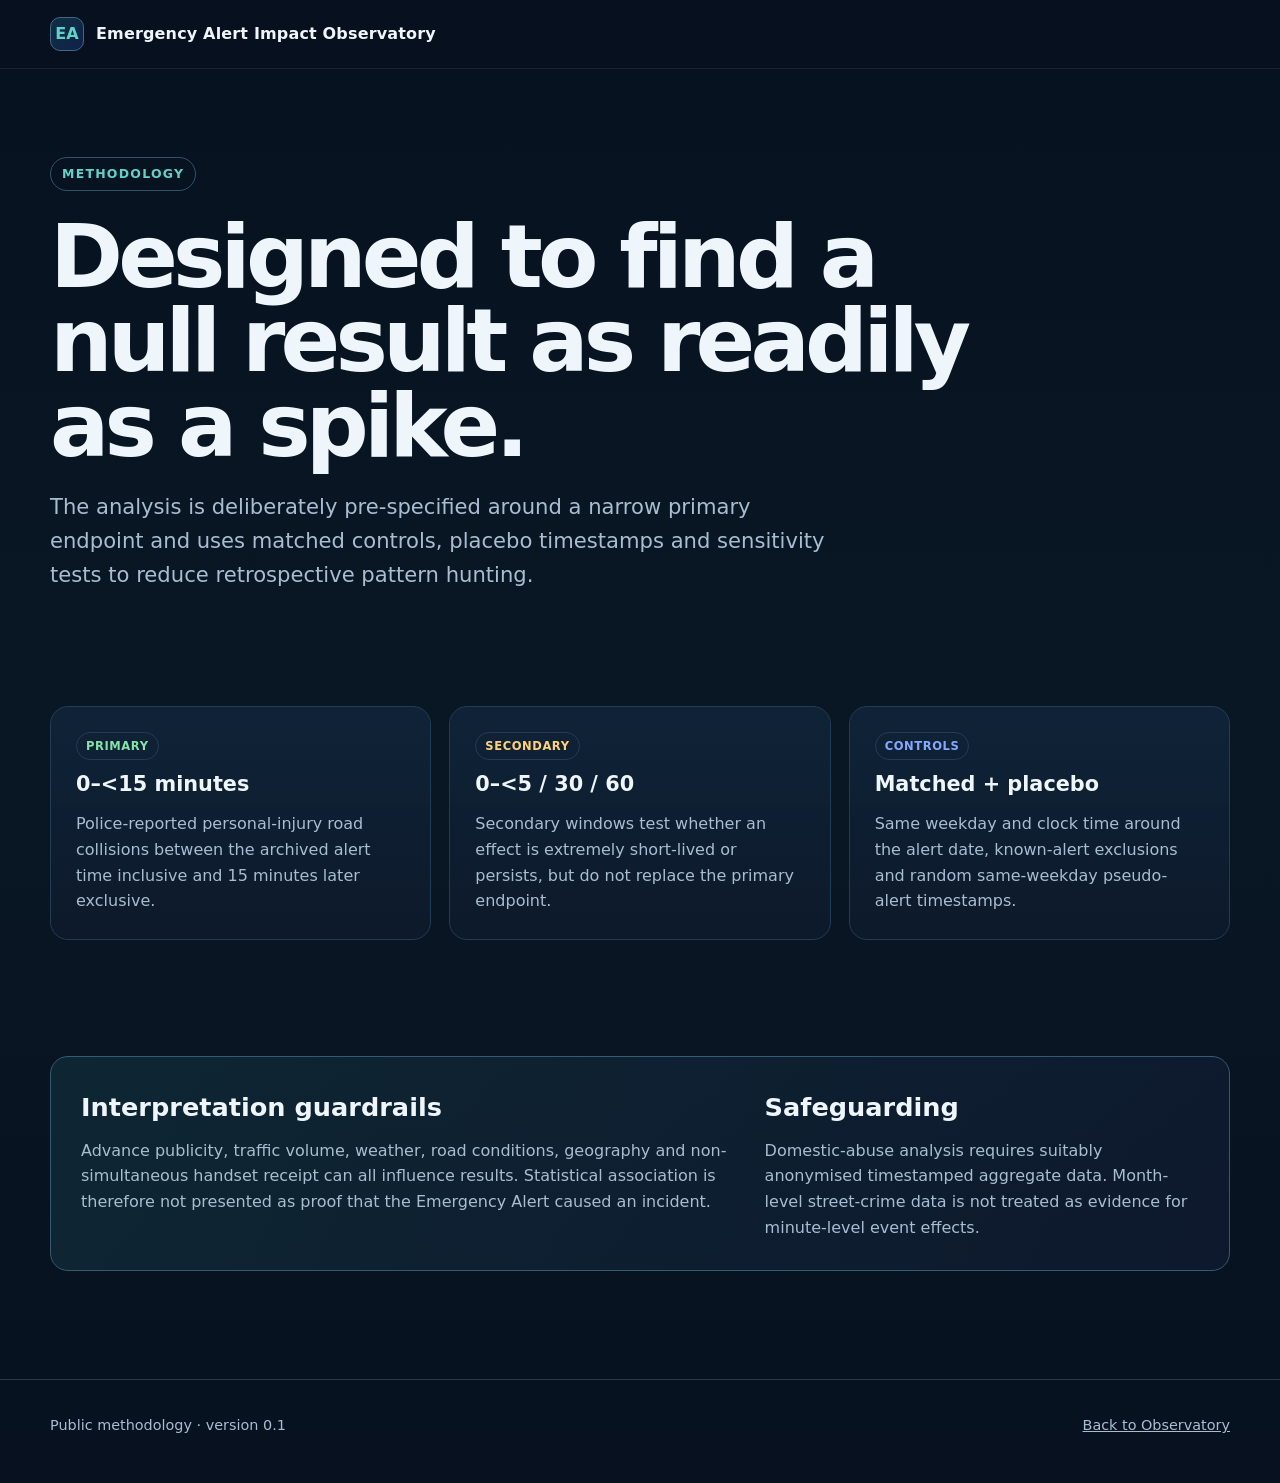
==== methodology.html @ 6ff9e8d1 "Add public methodology page" ====
<!doctype html><html lang="en-GB"><head><meta charset="utf-8"><meta name="viewport" content="width=device-width,initial-scale=1"><title>Methodology · Emergency Alert Impact Observatory</title><link rel="stylesheet" href="assets/styles.css"></head><body><header class="site-header"><div class="wrap nav"><a class="brand" href="./"><span class="mark">EA</span><span>Emergency Alert Impact Observatory</span></a></div></header><main><section class="hero"><div class="wrap"><span class="eyebrow">Methodology</span><h1>Designed to find a null result as readily as a spike.</h1><p>The analysis is deliberately pre-specified around a narrow primary endpoint and uses matched controls, placebo timestamps and sensitivity tests to reduce retrospective pattern hunting.</p></div></section><section><div class="wrap"><div class="grid"><article class="card"><span class="badge good">Primary</span><h3>0–&lt;15 minutes</h3><p>Police-reported personal-injury road collisions between the archived alert time inclusive and 15 minutes later exclusive.</p></article><article class="card"><span class="badge watch">Secondary</span><h3>0–&lt;5 / 30 / 60</h3><p>Secondary windows test whether an effect is extremely short-lived or persists, but do not replace the primary endpoint.</p></article><article class="card"><span class="badge wait">Controls</span><h3>Matched + placebo</h3><p>Same weekday and clock time around the alert date, known-alert exclusions and random same-weekday pseudo-alert timestamps.</p></article></div></div></section><section><div class="wrap"><div class="callout"><div><h3>Interpretation guardrails</h3><p>Advance publicity, traffic volume, weather, road conditions, geography and non-simultaneous handset receipt can all influence results. Statistical association is therefore not presented as proof that the Emergency Alert caused an incident.</p></div><div><h3>Safeguarding</h3><p>Domestic-abuse analysis requires suitably anonymised timestamped aggregate data. Month-level street-crime data is not treated as evidence for minute-level event effects.</p></div></div></div></section></main><footer><div class="wrap footer-grid"><div>Public methodology · version 0.1</div><a href="./">Back to Observatory</a></div></footer></body></html>
---- assets/styles.css ----
:root{--bg:#07111f;--panel:#0d1a2b;--panel2:#10243a;--text:#eef5fb;--muted:#a9bdd0;--line:#223c55;--accent:#5dd4c8;--accent2:#84a9ff;--warn:#ffd27a;--good:#86e2a7;--max:1180px;--radius:18px}*{box-sizing:border-box}html{scroll-behavior:smooth}body{margin:0;background:linear-gradient(180deg,#07111f 0%,#091725 48%,#07111f 100%);color:var(--text);font:16px/1.6 system-ui,-apple-system,Segoe UI,Roboto,Arial,sans-serif}a{color:inherit}.wrap{width:min(var(--max),calc(100% - 36px));margin:auto}.site-header{position:sticky;top:0;z-index:20;background:rgba(7,17,31,.88);backdrop-filter:blur(14px);border-bottom:1px solid rgba(255,255,255,.08)}.nav{min-height:68px;display:flex;align-items:center;justify-content:space-between;gap:24px}.brand{display:flex;align-items:center;gap:12px;text-decoration:none;font-weight:800;letter-spacing:.01em}.mark{width:34px;height:34px;border-radius:10px;border:1px solid #3d6b85;display:grid;place-items:center;background:linear-gradient(135deg,#0e3042,#11214a);color:var(--accent)}.nav-links{display:flex;gap:22px}.nav-links a{text-decoration:none;color:var(--muted);font-size:.94rem}.nav-links a:hover{color:var(--text)}.hero{padding:88px 0 56px}.eyebrow{display:inline-flex;gap:8px;align-items:center;border:1px solid #315269;border-radius:999px;padding:6px 11px;color:var(--accent);font-size:.78rem;font-weight:800;text-transform:uppercase;letter-spacing:.1em}.hero h1{font-size:clamp(2.6rem,7vw,5.5rem);line-height:.96;letter-spacing:-.055em;margin:24px 0 22px;max-width:970px}.hero p{font-size:clamp(1.05rem,2vw,1.32rem);color:var(--muted);max-width:800px;margin:0}.hero strong{color:var(--text)}.status-strip{margin-top:38px;display:grid;grid-template-columns:repeat(4,1fr);border:1px solid var(--line);border-radius:var(--radius);overflow:hidden;background:rgba(13,26,43,.75)}.status-item{padding:19px 20px;border-right:1px solid var(--line)}.status-item:last-child{border-right:0}.kicker{font-size:.72rem;color:var(--muted);text-transform:uppercase;letter-spacing:.11em;font-weight:800}.metric{font-size:1.12rem;font-weight:760;margin-top:4px}.metric.good{color:var(--good)}.metric.wait{color:var(--warn)}section{padding:58px 0}.section-head{display:flex;justify-content:space-between;gap:30px;align-items:end;margin-bottom:26px}.section-head h2{font-size:clamp(1.75rem,4vw,2.7rem);margin:0;letter-spacing:-.035em}.section-head p{margin:0;max-width:600px;color:var(--muted)}.grid{display:grid;grid-template-columns:repeat(3,1fr);gap:18px}.card{background:linear-gradient(180deg,rgba(16,36,58,.88),rgba(13,26,43,.9));border:1px solid var(--line);border-radius:var(--radius);padding:25px;min-height:230px}.card h3{margin:8px 0 10px;font-size:1.3rem}.card p{color:var(--muted);margin:0}.big-number{font-size:2.3rem;line-height:1;font-weight:850;letter-spacing:-.04em;margin:20px 0 8px}.submetric{color:var(--muted);font-size:.9rem}.badge{display:inline-flex;padding:4px 9px;border-radius:999px;font-size:.72rem;font-weight:800;letter-spacing:.05em;text-transform:uppercase;border:1px solid var(--line)}.badge.good{color:var(--good)}.badge.watch{color:var(--warn)}.badge.wait{color:var(--accent2)}.callout{border:1px solid #355b72;background:linear-gradient(110deg,rgba(26,73,86,.34),rgba(24,36,68,.35));border-radius:var(--radius);padding:30px;display:grid;grid-template-columns:1.2fr .8fr;gap:32px}.callout h3{font-size:1.6rem;margin:0 0 10px}.callout p{color:var(--muted);margin:0}.principle{border-left:3px solid var(--accent);padding-left:18px;font-size:1.05rem}.timeline{display:grid;gap:12px}.row{display:grid;grid-template-columns:170px 1fr auto;gap:20px;align-items:center;padding:18px 20px;border:1px solid var(--line);border-radius:14px;background:rgba(13,26,43,.72)}.row-date{font-weight:750}.row small{display:block;color:var(--muted)}.data-lanes{display:grid;grid-template-columns:repeat(2,1fr);gap:12px}.lane{display:flex;align-items:center;justify-content:space-between;gap:18px;padding:16px 18px;border:1px solid var(--line);border-radius:13px;background:rgba(13,26,43,.6)}.lane span:first-child{font-weight:700}.lane em{font-style:normal;color:var(--muted);font-size:.88rem}footer{border-top:1px solid var(--line);margin-top:50px;padding:34px 0 46px;color:var(--muted);font-size:.9rem}.footer-grid{display:flex;justify-content:space-between;gap:24px}.smallprint{max-width:760px}@media(max-width:850px){.nav-links{display:none}.status-strip,.grid{grid-template-columns:1fr 1fr}.status-item:nth-child(2){border-right:0}.status-item{border-bottom:1px solid var(--line)}.callout{grid-template-columns:1fr}.row{grid-template-columns:1fr}.data-lanes{grid-template-columns:1fr}}@media(max-width:560px){.hero{padding-top:62px}.status-strip,.grid{grid-template-columns:1fr}.status-item{border-right:0}.section-head{align-items:start;flex-direction:column}.footer-grid{flex-direction:column}}
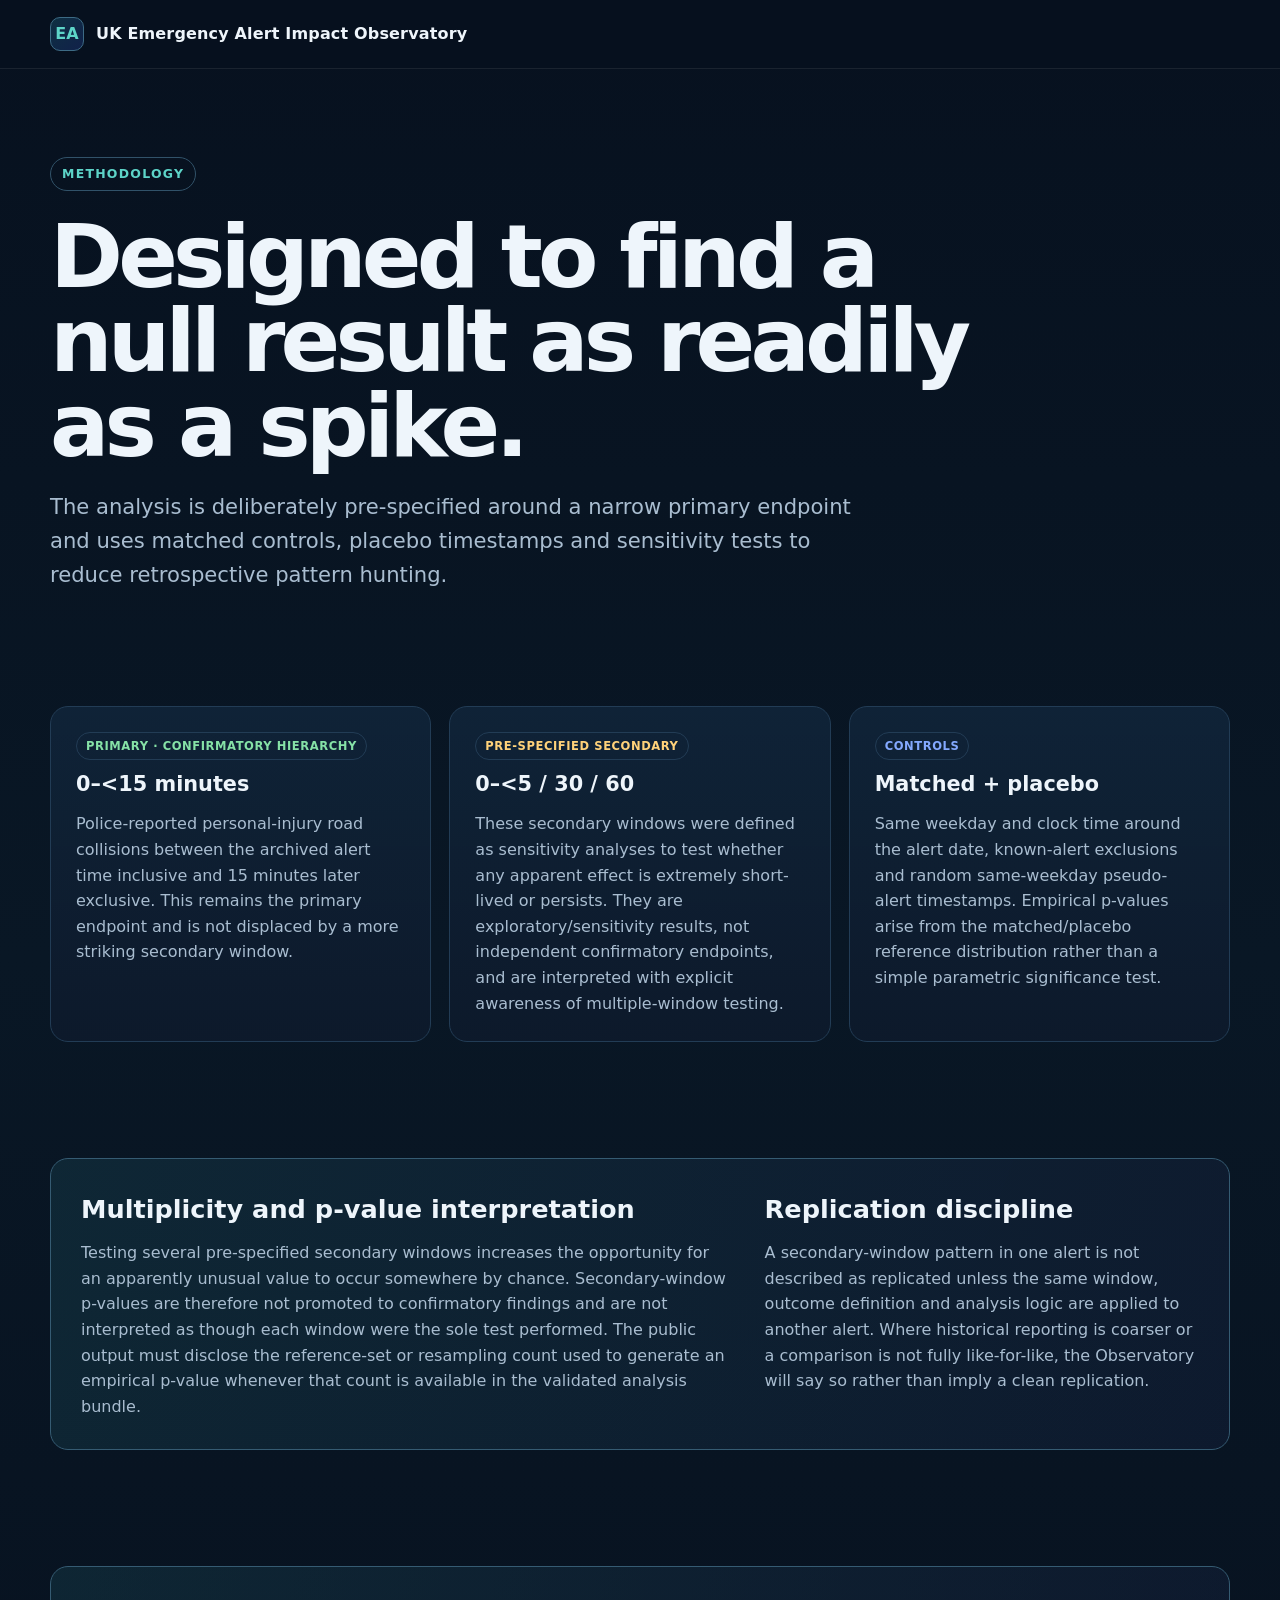
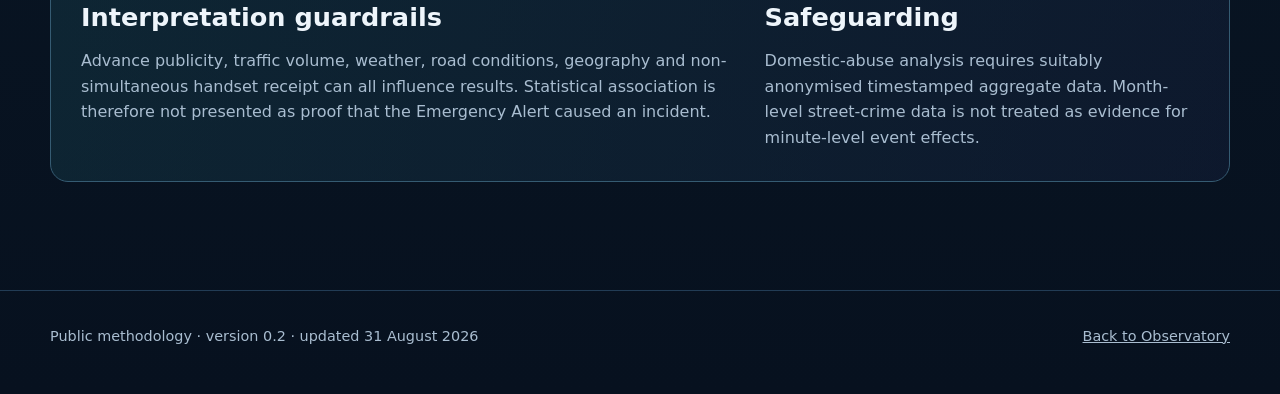
==== commit bdd46f38: "method: clarify secondary windows and multiplicity limits" ====
--- a/methodology.html
+++ b/methodology.html
@@ -1 +1 @@
-<!doctype html><html lang="en-GB"><head><meta charset="utf-8"><meta name="viewport" content="width=device-width,initial-scale=1"><title>Methodology · Emergency Alert Impact Observatory</title><link rel="stylesheet" href="assets/styles.css"></head><body><header class="site-header"><div class="wrap nav"><a class="brand" href="./"><span class="mark">EA</span><span>Emergency Alert Impact Observatory</span></a></div></header><main><section class="hero"><div class="wrap"><span class="eyebrow">Methodology</span><h1>Designed to find a null result as readily as a spike.</h1><p>The analysis is deliberately pre-specified around a narrow primary endpoint and uses matched controls, placebo timestamps and sensitivity tests to reduce retrospective pattern hunting.</p></div></section><section><div class="wrap"><div class="grid"><article class="card"><span class="badge good">Primary</span><h3>0–&lt;15 minutes</h3><p>Police-reported personal-injury road collisions between the archived alert time inclusive and 15 minutes later exclusive.</p></article><article class="card"><span class="badge watch">Secondary</span><h3>0–&lt;5 / 30 / 60</h3><p>Secondary windows test whether an effect is extremely short-lived or persists, but do not replace the primary endpoint.</p></article><article class="card"><span class="badge wait">Controls</span><h3>Matched + placebo</h3><p>Same weekday and clock time around the alert date, known-alert exclusions and random same-weekday pseudo-alert timestamps.</p></article></div></div></section><section><div class="wrap"><div class="callout"><div><h3>Interpretation guardrails</h3><p>Advance publicity, traffic volume, weather, road conditions, geography and non-simultaneous handset receipt can all influence results. Statistical association is therefore not presented as proof that the Emergency Alert caused an incident.</p></div><div><h3>Safeguarding</h3><p>Domestic-abuse analysis requires suitably anonymised timestamped aggregate data. Month-level street-crime data is not treated as evidence for minute-level event effects.</p></div></div></div></section></main><footer><div class="wrap footer-grid"><div>Public methodology · version 0.1</div><a href="./">Back to Observatory</a></div></footer></body></html>
+<!doctype html><html lang="en-GB"><head><meta charset="utf-8"><meta name="viewport" content="width=device-width,initial-scale=1"><meta name="description" content="Methodology for the SCC Nexus UK Emergency Alert Impact Observatory, including pre-specified primary and secondary windows, matched controls, empirical testing and causal limitations."><title>Methodology · UK Emergency Alert Impact Observatory</title><link rel="canonical" href="https://sccwebdesignwork.github.io/UK-Emergency-Alert-Impact-Observatory/methodology.html"><meta name="robots" content="index,follow"><link rel="stylesheet" href="assets/styles.css"></head><body><header class="site-header"><div class="wrap nav"><a class="brand" href="./"><span class="mark">EA</span><span>UK Emergency Alert Impact Observatory</span></a></div></header><main><section class="hero"><div class="wrap"><span class="eyebrow">Methodology</span><h1>Designed to find a null result as readily as a spike.</h1><p>The analysis is deliberately pre-specified around a narrow primary endpoint and uses matched controls, placebo timestamps and sensitivity tests to reduce retrospective pattern hunting.</p></div></section><section><div class="wrap"><div class="grid"><article class="card"><span class="badge good">Primary · confirmatory hierarchy</span><h3>0–&lt;15 minutes</h3><p>Police-reported personal-injury road collisions between the archived alert time inclusive and 15 minutes later exclusive. This remains the primary endpoint and is not displaced by a more striking secondary window.</p></article><article class="card"><span class="badge watch">Pre-specified secondary</span><h3>0–&lt;5 / 30 / 60</h3><p>These secondary windows were defined as sensitivity analyses to test whether any apparent effect is extremely short-lived or persists. They are exploratory/sensitivity results, not independent confirmatory endpoints, and are interpreted with explicit awareness of multiple-window testing.</p></article><article class="card"><span class="badge wait">Controls</span><h3>Matched + placebo</h3><p>Same weekday and clock time around the alert date, known-alert exclusions and random same-weekday pseudo-alert timestamps. Empirical p-values arise from the matched/placebo reference distribution rather than a simple parametric significance test.</p></article></div></div></section><section><div class="wrap"><div class="callout"><div><h3>Multiplicity and p-value interpretation</h3><p>Testing several pre-specified secondary windows increases the opportunity for an apparently unusual value to occur somewhere by chance. Secondary-window p-values are therefore not promoted to confirmatory findings and are not interpreted as though each window were the sole test performed. The public output must disclose the reference-set or resampling count used to generate an empirical p-value whenever that count is available in the validated analysis bundle.</p></div><div><h3>Replication discipline</h3><p>A secondary-window pattern in one alert is not described as replicated unless the same window, outcome definition and analysis logic are applied to another alert. Where historical reporting is coarser or a comparison is not fully like-for-like, the Observatory will say so rather than imply a clean replication.</p></div></div></div></section><section><div class="wrap"><div class="callout"><div><h3>Interpretation guardrails</h3><p>Advance publicity, traffic volume, weather, road conditions, geography and non-simultaneous handset receipt can all influence results. Statistical association is therefore not presented as proof that the Emergency Alert caused an incident.</p></div><div><h3>Safeguarding</h3><p>Domestic-abuse analysis requires suitably anonymised timestamped aggregate data. Month-level street-crime data is not treated as evidence for minute-level event effects.</p></div></div></div></section></main><footer><div class="wrap footer-grid"><div>Public methodology · version 0.2 · updated 31 August 2026</div><a href="./">Back to Observatory</a></div></footer></body></html>
--- a/assets/styles.css
+++ b/assets/styles.css
@@ -1 +1 @@
-:root{--bg:#07111f;--panel:#0d1a2b;--panel2:#10243a;--text:#eef5fb;--muted:#a9bdd0;--line:#223c55;--accent:#5dd4c8;--accent2:#84a9ff;--warn:#ffd27a;--good:#86e2a7;--max:1180px;--radius:18px}*{box-sizing:border-box}html{scroll-behavior:smooth}body{margin:0;background:linear-gradient(180deg,#07111f 0%,#091725 48%,#07111f 100%);color:var(--text);font:16px/1.6 system-ui,-apple-system,Segoe UI,Roboto,Arial,sans-serif}a{color:inherit}.wrap{width:min(var(--max),calc(100% - 36px));margin:auto}.site-header{position:sticky;top:0;z-index:20;background:rgba(7,17,31,.88);backdrop-filter:blur(14px);border-bottom:1px solid rgba(255,255,255,.08)}.nav{min-height:68px;display:flex;align-items:center;justify-content:space-between;gap:24px}.brand{display:flex;align-items:center;gap:12px;text-decoration:none;font-weight:800;letter-spacing:.01em}.mark{width:34px;height:34px;border-radius:10px;border:1px solid #3d6b85;display:grid;place-items:center;background:linear-gradient(135deg,#0e3042,#11214a);color:var(--accent)}.nav-links{display:flex;gap:22px}.nav-links a{text-decoration:none;color:var(--muted);font-size:.94rem}.nav-links a:hover{color:var(--text)}.hero{padding:88px 0 56px}.eyebrow{display:inline-flex;gap:8px;align-items:center;border:1px solid #315269;border-radius:999px;padding:6px 11px;color:var(--accent);font-size:.78rem;font-weight:800;text-transform:uppercase;letter-spacing:.1em}.hero h1{font-size:clamp(2.6rem,7vw,5.5rem);line-height:.96;letter-spacing:-.055em;margin:24px 0 22px;max-width:970px}.hero p{font-size:clamp(1.05rem,2vw,1.32rem);color:var(--muted);max-width:800px;margin:0}.hero strong{color:var(--text)}.status-strip{margin-top:38px;display:grid;grid-template-columns:repeat(4,1fr);border:1px solid var(--line);border-radius:var(--radius);overflow:hidden;background:rgba(13,26,43,.75)}.status-item{padding:19px 20px;border-right:1px solid var(--line)}.status-item:last-child{border-right:0}.kicker{font-size:.72rem;color:var(--muted);text-transform:uppercase;letter-spacing:.11em;font-weight:800}.metric{font-size:1.12rem;font-weight:760;margin-top:4px}.metric.good{color:var(--good)}.metric.wait{color:var(--warn)}section{padding:58px 0}.section-head{display:flex;justify-content:space-between;gap:30px;align-items:end;margin-bottom:26px}.section-head h2{font-size:clamp(1.75rem,4vw,2.7rem);margin:0;letter-spacing:-.035em}.section-head p{margin:0;max-width:600px;color:var(--muted)}.grid{display:grid;grid-template-columns:repeat(3,1fr);gap:18px}.card{background:linear-gradient(180deg,rgba(16,36,58,.88),rgba(13,26,43,.9));border:1px solid var(--line);border-radius:var(--radius);padding:25px;min-height:230px}.card h3{margin:8px 0 10px;font-size:1.3rem}.card p{color:var(--muted);margin:0}.big-number{font-size:2.3rem;line-height:1;font-weight:850;letter-spacing:-.04em;margin:20px 0 8px}.submetric{color:var(--muted);font-size:.9rem}.badge{display:inline-flex;padding:4px 9px;border-radius:999px;font-size:.72rem;font-weight:800;letter-spacing:.05em;text-transform:uppercase;border:1px solid var(--line)}.badge.good{color:var(--good)}.badge.watch{color:var(--warn)}.badge.wait{color:var(--accent2)}.callout{border:1px solid #355b72;background:linear-gradient(110deg,rgba(26,73,86,.34),rgba(24,36,68,.35));border-radius:var(--radius);padding:30px;display:grid;grid-template-columns:1.2fr .8fr;gap:32px}.callout h3{font-size:1.6rem;margin:0 0 10px}.callout p{color:var(--muted);margin:0}.principle{border-left:3px solid var(--accent);padding-left:18px;font-size:1.05rem}.timeline{display:grid;gap:12px}.row{display:grid;grid-template-columns:170px 1fr auto;gap:20px;align-items:center;padding:18px 20px;border:1px solid var(--line);border-radius:14px;background:rgba(13,26,43,.72)}.row-date{font-weight:750}.row small{display:block;color:var(--muted)}.data-lanes{display:grid;grid-template-columns:repeat(2,1fr);gap:12px}.lane{display:flex;align-items:center;justify-content:space-between;gap:18px;padding:16px 18px;border:1px solid var(--line);border-radius:13px;background:rgba(13,26,43,.6)}.lane span:first-child{font-weight:700}.lane em{font-style:normal;color:var(--muted);font-size:.88rem}footer{border-top:1px solid var(--line);margin-top:50px;padding:34px 0 46px;color:var(--muted);font-size:.9rem}.footer-grid{display:flex;justify-content:space-between;gap:24px}.smallprint{max-width:760px}@media(max-width:850px){.nav-links{display:none}.status-strip,.grid{grid-template-columns:1fr 1fr}.status-item:nth-child(2){border-right:0}.status-item{border-bottom:1px solid var(--line)}.callout{grid-template-columns:1fr}.row{grid-template-columns:1fr}.data-lanes{grid-template-columns:1fr}}@media(max-width:560px){.hero{padding-top:62px}.status-strip,.grid{grid-template-columns:1fr}.status-item{border-right:0}.section-head{align-items:start;flex-direction:column}.footer-grid{flex-direction:column}}
+:root{--bg:#07111f;--panel:#0d1a2b;--panel2:#10243a;--text:#eef5fb;--muted:#a9bdd0;--line:#223c55;--accent:#5dd4c8;--accent2:#84a9ff;--warn:#ffd27a;--good:#86e2a7;--max:1180px;--radius:18px}*{box-sizing:border-box}html{scroll-behavior:smooth}body{margin:0;background:linear-gradient(180deg,#07111f 0%,#091725 48%,#07111f 100%);color:var(--text);font:16px/1.6 system-ui,-apple-system,Segoe UI,Roboto,Arial,sans-serif}a{color:inherit}.wrap{width:min(var(--max),calc(100% - 36px));margin:auto}.site-header{position:sticky;top:0;z-index:20;background:rgba(7,17,31,.9);backdrop-filter:blur(14px);border-bottom:1px solid rgba(255,255,255,.08)}.nav{min-height:68px;display:flex;align-items:center;justify-content:space-between;gap:24px}.brand{display:flex;align-items:center;gap:12px;text-decoration:none;font-weight:800;letter-spacing:.01em}.mark{width:34px;height:34px;border-radius:10px;border:1px solid #3d6b85;display:grid;place-items:center;background:linear-gradient(135deg,#0e3042,#11214a);color:var(--accent)}.nav-links{display:flex;gap:19px;flex-wrap:wrap;justify-content:flex-end}.nav-links a{text-decoration:none;color:var(--muted);font-size:.91rem}.nav-links a:hover{color:var(--text)}.hero{padding:88px 0 56px}.eyebrow{display:inline-flex;gap:8px;align-items:center;border:1px solid #315269;border-radius:999px;padding:6px 11px;color:var(--accent);font-size:.78rem;font-weight:800;text-transform:uppercase;letter-spacing:.1em}.hero h1{font-size:clamp(2.6rem,7vw,5.5rem);line-height:.96;letter-spacing:-.055em;margin:24px 0 22px;max-width:970px}.hero p{font-size:clamp(1.05rem,2vw,1.32rem);color:var(--muted);max-width:820px;margin:0}.hero strong{color:var(--text)}.affiliation{margin-top:25px;display:flex;gap:14px;align-items:center;flex-wrap:wrap;color:var(--muted);font-size:.9rem}.affiliation strong{color:var(--text);font-size:1rem}.affiliation a{text-decoration:none;border-bottom:1px solid #3d6b85}.status-strip{margin-top:38px;display:grid;grid-template-columns:repeat(4,1fr);border:1px solid var(--line);border-radius:var(--radius);overflow:hidden;background:rgba(13,26,43,.75)}.status-item{padding:19px 20px;border-right:1px solid var(--line)}.status-item:last-child{border-right:0}.kicker{font-size:.72rem;color:var(--muted);text-transform:uppercase;letter-spacing:.11em;font-weight:800}.metric{font-size:1.12rem;font-weight:760;margin-top:4px}.metric.good{color:var(--good)}.metric.wait{color:var(--warn)}section{padding:58px 0}.section-head{display:flex;justify-content:space-between;gap:30px;align-items:end;margin-bottom:26px}.section-head h2{font-size:clamp(1.75rem,4vw,2.7rem);margin:0;letter-spacing:-.035em}.section-head p{margin:0;max-width:600px;color:var(--muted)}.grid{display:grid;grid-template-columns:repeat(3,1fr);gap:18px}.card{background:linear-gradient(180deg,rgba(16,36,58,.88),rgba(13,26,43,.9));border:1px solid var(--line);border-radius:var(--radius);padding:25px;min-height:230px}.card h3{margin:8px 0 10px;font-size:1.3rem}.card p{color:var(--muted);margin:0}.big-number{font-size:2.3rem;line-height:1;font-weight:850;letter-spacing:-.04em;margin:20px 0 8px}.submetric{color:var(--muted);font-size:.9rem}.badge{display:inline-flex;padding:4px 9px;border-radius:999px;font-size:.72rem;font-weight:800;letter-spacing:.05em;text-transform:uppercase;border:1px solid var(--line)}.badge.good{color:var(--good)}.badge.watch{color:var(--warn)}.badge.wait{color:var(--accent2)}.callout{border:1px solid #355b72;background:linear-gradient(110deg,rgba(26,73,86,.34),rgba(24,36,68,.35));border-radius:var(--radius);padding:30px;display:grid;grid-template-columns:1.2fr .8fr;gap:32px}.callout h3{font-size:1.6rem;margin:0 0 10px}.callout p{color:var(--muted);margin:0}.principle{border-left:3px solid var(--accent);padding-left:18px;font-size:1.05rem}.timeline{display:grid;gap:12px}.row{display:grid;grid-template-columns:170px 1fr auto;gap:20px;align-items:center;padding:18px 20px;border:1px solid var(--line);border-radius:14px;background:rgba(13,26,43,.72)}.row-date{font-weight:750}.row small{display:block;color:var(--muted)}.data-lanes{display:grid;grid-template-columns:repeat(2,1fr);gap:12px}.lane{display:flex;align-items:center;justify-content:space-between;gap:18px;padding:16px 18px;border:1px solid var(--line);border-radius:13px;background:rgba(13,26,43,.6)}.lane span:first-child{font-weight:700}.lane em{font-style:normal;color:var(--muted);font-size:.88rem}.chart-card{padding:25px;border:1px solid var(--line);border-radius:var(--radius);background:rgba(13,26,43,.72);display:grid;gap:16px}.chart-row{display:grid;grid-template-columns:140px 1fr 64px;gap:14px;align-items:center}.chart-row strong{font-size:.9rem}.bar{height:18px;background:#0a1421;border:1px solid var(--line);border-radius:99px;overflow:hidden}.bar i{display:block;height:100%;background:linear-gradient(90deg,var(--accent),var(--accent2));border-radius:99px}.muted-bar .bar i{opacity:.48}.chart-row span{text-align:right;font-variant-numeric:tabular-nums;color:var(--muted)}.table-wrap{margin-top:18px;overflow:auto;border:1px solid var(--line);border-radius:var(--radius)}table{width:100%;border-collapse:collapse;min-width:760px;background:rgba(13,26,43,.6)}th,td{padding:14px 16px;text-align:left;border-bottom:1px solid var(--line)}th{font-size:.76rem;text-transform:uppercase;letter-spacing:.08em;color:var(--muted);background:#0d1a2b}td{font-variant-numeric:tabular-nums}.news-list{display:grid;gap:16px}.news-item{border:1px solid var(--line);border-radius:var(--radius);padding:24px;background:rgba(13,26,43,.72)}.news-item time{color:var(--accent);font-weight:800;font-size:.82rem}.news-item h2{margin:6px 0 8px;font-size:1.5rem}.news-item p{color:var(--muted);margin:0 0 12px}.source-links{display:flex;gap:16px;flex-wrap:wrap;font-size:.9rem}.source-links a{color:var(--accent2)}footer{border-top:1px solid var(--line);margin-top:50px;padding:34px 0 46px;color:var(--muted);font-size:.9rem}.footer-grid{display:flex;justify-content:space-between;gap:24px}.smallprint{max-width:760px}@media(max-width:950px){.nav-links{display:none}.status-strip,.grid{grid-template-columns:1fr 1fr}.status-item:nth-child(2){border-right:0}.status-item{border-bottom:1px solid var(--line)}.callout{grid-template-columns:1fr}.row{grid-template-columns:1fr}.data-lanes{grid-template-columns:1fr}}@media(max-width:560px){.hero{padding-top:62px}.status-strip,.grid{grid-template-columns:1fr}.status-item{border-right:0}.section-head{align-items:start;flex-direction:column}.footer-grid{flex-direction:column}.chart-row{grid-template-columns:1fr 55px}.chart-row .bar{grid-column:1 / -1}.affiliation{align-items:flex-start;flex-direction:column;gap:7px}}
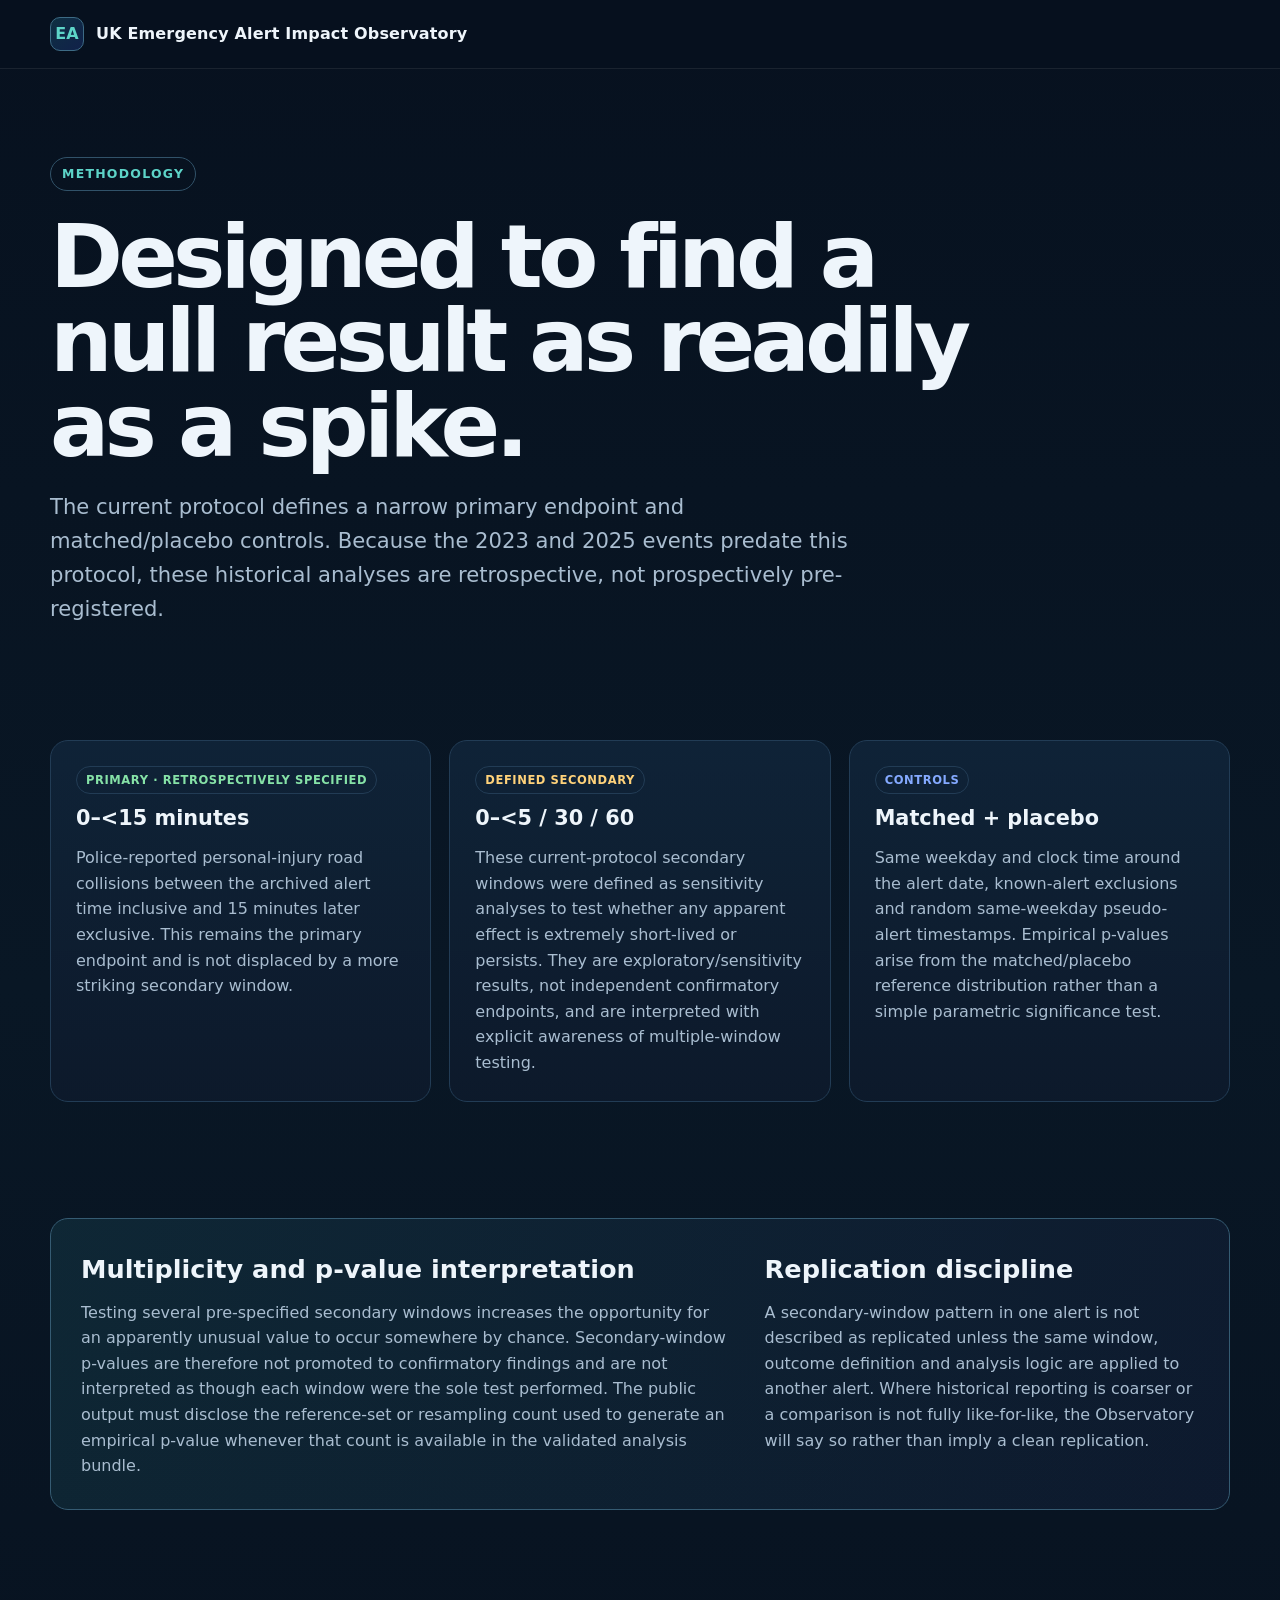
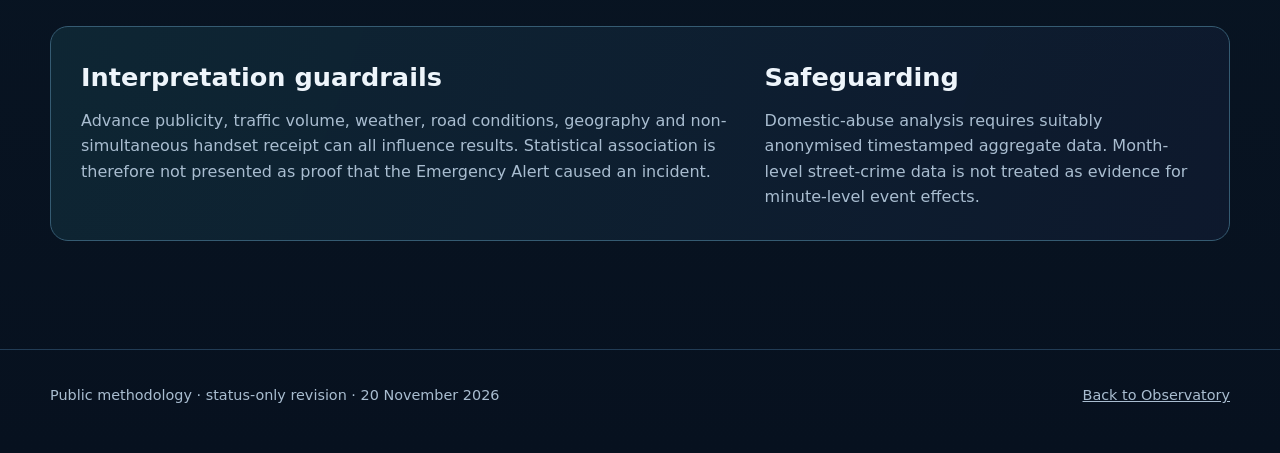
==== commit 1664cff6: "Public Observatory: withhold unreconciled results and clarify research status" ====
--- a/methodology.html
+++ b/methodology.html
@@ -1 +1 @@
-<!doctype html><html lang="en-GB"><head><meta charset="utf-8"><meta name="viewport" content="width=device-width,initial-scale=1"><meta name="description" content="Methodology for the SCC Nexus UK Emergency Alert Impact Observatory, including pre-specified primary and secondary windows, matched controls, empirical testing and causal limitations."><title>Methodology · UK Emergency Alert Impact Observatory</title><link rel="canonical" href="https://sccwebdesignwork.github.io/UK-Emergency-Alert-Impact-Observatory/methodology.html"><meta name="robots" content="index,follow"><link rel="stylesheet" href="assets/styles.css"></head><body><header class="site-header"><div class="wrap nav"><a class="brand" href="./"><span class="mark">EA</span><span>UK Emergency Alert Impact Observatory</span></a></div></header><main><section class="hero"><div class="wrap"><span class="eyebrow">Methodology</span><h1>Designed to find a null result as readily as a spike.</h1><p>The analysis is deliberately pre-specified around a narrow primary endpoint and uses matched controls, placebo timestamps and sensitivity tests to reduce retrospective pattern hunting.</p></div></section><section><div class="wrap"><div class="grid"><article class="card"><span class="badge good">Primary · confirmatory hierarchy</span><h3>0–&lt;15 minutes</h3><p>Police-reported personal-injury road collisions between the archived alert time inclusive and 15 minutes later exclusive. This remains the primary endpoint and is not displaced by a more striking secondary window.</p></article><article class="card"><span class="badge watch">Pre-specified secondary</span><h3>0–&lt;5 / 30 / 60</h3><p>These secondary windows were defined as sensitivity analyses to test whether any apparent effect is extremely short-lived or persists. They are exploratory/sensitivity results, not independent confirmatory endpoints, and are interpreted with explicit awareness of multiple-window testing.</p></article><article class="card"><span class="badge wait">Controls</span><h3>Matched + placebo</h3><p>Same weekday and clock time around the alert date, known-alert exclusions and random same-weekday pseudo-alert timestamps. Empirical p-values arise from the matched/placebo reference distribution rather than a simple parametric significance test.</p></article></div></div></section><section><div class="wrap"><div class="callout"><div><h3>Multiplicity and p-value interpretation</h3><p>Testing several pre-specified secondary windows increases the opportunity for an apparently unusual value to occur somewhere by chance. Secondary-window p-values are therefore not promoted to confirmatory findings and are not interpreted as though each window were the sole test performed. The public output must disclose the reference-set or resampling count used to generate an empirical p-value whenever that count is available in the validated analysis bundle.</p></div><div><h3>Replication discipline</h3><p>A secondary-window pattern in one alert is not described as replicated unless the same window, outcome definition and analysis logic are applied to another alert. Where historical reporting is coarser or a comparison is not fully like-for-like, the Observatory will say so rather than imply a clean replication.</p></div></div></div></section><section><div class="wrap"><div class="callout"><div><h3>Interpretation guardrails</h3><p>Advance publicity, traffic volume, weather, road conditions, geography and non-simultaneous handset receipt can all influence results. Statistical association is therefore not presented as proof that the Emergency Alert caused an incident.</p></div><div><h3>Safeguarding</h3><p>Domestic-abuse analysis requires suitably anonymised timestamped aggregate data. Month-level street-crime data is not treated as evidence for minute-level event effects.</p></div></div></div></section></main><footer><div class="wrap footer-grid"><div>Public methodology · version 0.2 · updated 31 August 2026</div><a href="./">Back to Observatory</a></div></footer></body></html>+<!doctype html><html lang="en-GB"><head><meta charset="utf-8"><meta name="viewport" content="width=device-width,initial-scale=1"><meta name="description" content="Methodology for the SCC Nexus UK Emergency Alert Impact Observatory, including pre-specified primary and secondary windows, matched controls, empirical testing and causal limitations."><title>Methodology · UK Emergency Alert Impact Observatory</title><link rel="canonical" href="https://sccwebdesignwork.github.io/UK-Emergency-Alert-Impact-Observatory/methodology.html"><meta name="robots" content="index,follow"><link rel="stylesheet" href="assets/styles.css"></head><body><header class="site-header"><div class="wrap nav"><a class="brand" href="./"><span class="mark">EA</span><span>UK Emergency Alert Impact Observatory</span></a></div></header><main><section class="hero"><div class="wrap"><span class="eyebrow">Methodology</span><h1>Designed to find a null result as readily as a spike.</h1><p>The current protocol defines a narrow primary endpoint and matched/placebo controls. Because the 2023 and 2025 events predate this protocol, these historical analyses are retrospective, not prospectively pre-registered.</p></div></section><section><div class="wrap"><div class="grid"><article class="card"><span class="badge good">Primary · retrospectively specified</span><h3>0–&lt;15 minutes</h3><p>Police-reported personal-injury road collisions between the archived alert time inclusive and 15 minutes later exclusive. This remains the primary endpoint and is not displaced by a more striking secondary window.</p></article><article class="card"><span class="badge watch">Defined secondary</span><h3>0–&lt;5 / 30 / 60</h3><p>These current-protocol secondary windows were defined as sensitivity analyses to test whether any apparent effect is extremely short-lived or persists. They are exploratory/sensitivity results, not independent confirmatory endpoints, and are interpreted with explicit awareness of multiple-window testing.</p></article><article class="card"><span class="badge wait">Controls</span><h3>Matched + placebo</h3><p>Same weekday and clock time around the alert date, known-alert exclusions and random same-weekday pseudo-alert timestamps. Empirical p-values arise from the matched/placebo reference distribution rather than a simple parametric significance test.</p></article></div></div></section><section><div class="wrap"><div class="callout"><div><h3>Multiplicity and p-value interpretation</h3><p>Testing several pre-specified secondary windows increases the opportunity for an apparently unusual value to occur somewhere by chance. Secondary-window p-values are therefore not promoted to confirmatory findings and are not interpreted as though each window were the sole test performed. The public output must disclose the reference-set or resampling count used to generate an empirical p-value whenever that count is available in the validated analysis bundle.</p></div><div><h3>Replication discipline</h3><p>A secondary-window pattern in one alert is not described as replicated unless the same window, outcome definition and analysis logic are applied to another alert. Where historical reporting is coarser or a comparison is not fully like-for-like, the Observatory will say so rather than imply a clean replication.</p></div></div></div></section><section><div class="wrap"><div class="callout"><div><h3>Interpretation guardrails</h3><p>Advance publicity, traffic volume, weather, road conditions, geography and non-simultaneous handset receipt can all influence results. Statistical association is therefore not presented as proof that the Emergency Alert caused an incident.</p></div><div><h3>Safeguarding</h3><p>Domestic-abuse analysis requires suitably anonymised timestamped aggregate data. Month-level street-crime data is not treated as evidence for minute-level event effects.</p></div></div></div></section></main><footer><div class="wrap footer-grid"><div>Public methodology · status-only revision · 20 November 2026</div><a href="./">Back to Observatory</a></div></footer></body></html>
--- a/assets/styles.css
+++ b/assets/styles.css
@@ -1 +1,5 @@
-:root{--bg:#07111f;--panel:#0d1a2b;--panel2:#10243a;--text:#eef5fb;--muted:#a9bdd0;--line:#223c55;--accent:#5dd4c8;--accent2:#84a9ff;--warn:#ffd27a;--good:#86e2a7;--max:1180px;--radius:18px}*{box-sizing:border-box}html{scroll-behavior:smooth}body{margin:0;background:linear-gradient(180deg,#07111f 0%,#091725 48%,#07111f 100%);color:var(--text);font:16px/1.6 system-ui,-apple-system,Segoe UI,Roboto,Arial,sans-serif}a{color:inherit}.wrap{width:min(var(--max),calc(100% - 36px));margin:auto}.site-header{position:sticky;top:0;z-index:20;background:rgba(7,17,31,.9);backdrop-filter:blur(14px);border-bottom:1px solid rgba(255,255,255,.08)}.nav{min-height:68px;display:flex;align-items:center;justify-content:space-between;gap:24px}.brand{display:flex;align-items:center;gap:12px;text-decoration:none;font-weight:800;letter-spacing:.01em}.mark{width:34px;height:34px;border-radius:10px;border:1px solid #3d6b85;display:grid;place-items:center;background:linear-gradient(135deg,#0e3042,#11214a);color:var(--accent)}.nav-links{display:flex;gap:19px;flex-wrap:wrap;justify-content:flex-end}.nav-links a{text-decoration:none;color:var(--muted);font-size:.91rem}.nav-links a:hover{color:var(--text)}.hero{padding:88px 0 56px}.eyebrow{display:inline-flex;gap:8px;align-items:center;border:1px solid #315269;border-radius:999px;padding:6px 11px;color:var(--accent);font-size:.78rem;font-weight:800;text-transform:uppercase;letter-spacing:.1em}.hero h1{font-size:clamp(2.6rem,7vw,5.5rem);line-height:.96;letter-spacing:-.055em;margin:24px 0 22px;max-width:970px}.hero p{font-size:clamp(1.05rem,2vw,1.32rem);color:var(--muted);max-width:820px;margin:0}.hero strong{color:var(--text)}.affiliation{margin-top:25px;display:flex;gap:14px;align-items:center;flex-wrap:wrap;color:var(--muted);font-size:.9rem}.affiliation strong{color:var(--text);font-size:1rem}.affiliation a{text-decoration:none;border-bottom:1px solid #3d6b85}.status-strip{margin-top:38px;display:grid;grid-template-columns:repeat(4,1fr);border:1px solid var(--line);border-radius:var(--radius);overflow:hidden;background:rgba(13,26,43,.75)}.status-item{padding:19px 20px;border-right:1px solid var(--line)}.status-item:last-child{border-right:0}.kicker{font-size:.72rem;color:var(--muted);text-transform:uppercase;letter-spacing:.11em;font-weight:800}.metric{font-size:1.12rem;font-weight:760;margin-top:4px}.metric.good{color:var(--good)}.metric.wait{color:var(--warn)}section{padding:58px 0}.section-head{display:flex;justify-content:space-between;gap:30px;align-items:end;margin-bottom:26px}.section-head h2{font-size:clamp(1.75rem,4vw,2.7rem);margin:0;letter-spacing:-.035em}.section-head p{margin:0;max-width:600px;color:var(--muted)}.grid{display:grid;grid-template-columns:repeat(3,1fr);gap:18px}.card{background:linear-gradient(180deg,rgba(16,36,58,.88),rgba(13,26,43,.9));border:1px solid var(--line);border-radius:var(--radius);padding:25px;min-height:230px}.card h3{margin:8px 0 10px;font-size:1.3rem}.card p{color:var(--muted);margin:0}.big-number{font-size:2.3rem;line-height:1;font-weight:850;letter-spacing:-.04em;margin:20px 0 8px}.submetric{color:var(--muted);font-size:.9rem}.badge{display:inline-flex;padding:4px 9px;border-radius:999px;font-size:.72rem;font-weight:800;letter-spacing:.05em;text-transform:uppercase;border:1px solid var(--line)}.badge.good{color:var(--good)}.badge.watch{color:var(--warn)}.badge.wait{color:var(--accent2)}.callout{border:1px solid #355b72;background:linear-gradient(110deg,rgba(26,73,86,.34),rgba(24,36,68,.35));border-radius:var(--radius);padding:30px;display:grid;grid-template-columns:1.2fr .8fr;gap:32px}.callout h3{font-size:1.6rem;margin:0 0 10px}.callout p{color:var(--muted);margin:0}.principle{border-left:3px solid var(--accent);padding-left:18px;font-size:1.05rem}.timeline{display:grid;gap:12px}.row{display:grid;grid-template-columns:170px 1fr auto;gap:20px;align-items:center;padding:18px 20px;border:1px solid var(--line);border-radius:14px;background:rgba(13,26,43,.72)}.row-date{font-weight:750}.row small{display:block;color:var(--muted)}.data-lanes{display:grid;grid-template-columns:repeat(2,1fr);gap:12px}.lane{display:flex;align-items:center;justify-content:space-between;gap:18px;padding:16px 18px;border:1px solid var(--line);border-radius:13px;background:rgba(13,26,43,.6)}.lane span:first-child{font-weight:700}.lane em{font-style:normal;color:var(--muted);font-size:.88rem}.chart-card{padding:25px;border:1px solid var(--line);border-radius:var(--radius);background:rgba(13,26,43,.72);display:grid;gap:16px}.chart-row{display:grid;grid-template-columns:140px 1fr 64px;gap:14px;align-items:center}.chart-row strong{font-size:.9rem}.bar{height:18px;background:#0a1421;border:1px solid var(--line);border-radius:99px;overflow:hidden}.bar i{display:block;height:100%;background:linear-gradient(90deg,var(--accent),var(--accent2));border-radius:99px}.muted-bar .bar i{opacity:.48}.chart-row span{text-align:right;font-variant-numeric:tabular-nums;color:var(--muted)}.table-wrap{margin-top:18px;overflow:auto;border:1px solid var(--line);border-radius:var(--radius)}table{width:100%;border-collapse:collapse;min-width:760px;background:rgba(13,26,43,.6)}th,td{padding:14px 16px;text-align:left;border-bottom:1px solid var(--line)}th{font-size:.76rem;text-transform:uppercase;letter-spacing:.08em;color:var(--muted);background:#0d1a2b}td{font-variant-numeric:tabular-nums}.news-list{display:grid;gap:16px}.news-item{border:1px solid var(--line);border-radius:var(--radius);padding:24px;background:rgba(13,26,43,.72)}.news-item time{color:var(--accent);font-weight:800;font-size:.82rem}.news-item h2{margin:6px 0 8px;font-size:1.5rem}.news-item p{color:var(--muted);margin:0 0 12px}.source-links{display:flex;gap:16px;flex-wrap:wrap;font-size:.9rem}.source-links a{color:var(--accent2)}footer{border-top:1px solid var(--line);margin-top:50px;padding:34px 0 46px;color:var(--muted);font-size:.9rem}.footer-grid{display:flex;justify-content:space-between;gap:24px}.smallprint{max-width:760px}@media(max-width:950px){.nav-links{display:none}.status-strip,.grid{grid-template-columns:1fr 1fr}.status-item:nth-child(2){border-right:0}.status-item{border-bottom:1px solid var(--line)}.callout{grid-template-columns:1fr}.row{grid-template-columns:1fr}.data-lanes{grid-template-columns:1fr}}@media(max-width:560px){.hero{padding-top:62px}.status-strip,.grid{grid-template-columns:1fr}.status-item{border-right:0}.section-head{align-items:start;flex-direction:column}.footer-grid{flex-direction:column}.chart-row{grid-template-columns:1fr 55px}.chart-row .bar{grid-column:1 / -1}.affiliation{align-items:flex-start;flex-direction:column;gap:7px}}+:root{--bg:#07111f;--panel:#0d1a2b;--panel2:#10243a;--text:#eef5fb;--muted:#a9bdd0;--line:#223c55;--accent:#5dd4c8;--accent2:#84a9ff;--warn:#ffd27a;--good:#86e2a7;--max:1180px;--radius:18px}*{box-sizing:border-box}html{scroll-behavior:smooth}body{margin:0;background:linear-gradient(180deg,#07111f 0%,#091725 48%,#07111f 100%);color:var(--text);font:16px/1.6 system-ui,-apple-system,Segoe UI,Roboto,Arial,sans-serif}a{color:inherit}.wrap{width:min(var(--max),calc(100% - 36px));margin:auto}.site-header{position:sticky;top:0;z-index:20;background:rgba(7,17,31,.9);backdrop-filter:blur(14px);border-bottom:1px solid rgba(255,255,255,.08)}.nav{min-height:68px;display:flex;align-items:center;justify-content:space-between;gap:24px}.brand{display:flex;align-items:center;gap:12px;text-decoration:none;font-weight:800;letter-spacing:.01em}.mark{width:34px;height:34px;border-radius:10px;border:1px solid #3d6b85;display:grid;place-items:center;background:linear-gradient(135deg,#0e3042,#11214a);color:var(--accent)}.nav-links{display:flex;gap:19px;flex-wrap:wrap;justify-content:flex-end}.nav-links a{text-decoration:none;color:var(--muted);font-size:.91rem}.nav-links a:hover{color:var(--text)}.hero{padding:88px 0 56px}.eyebrow{display:inline-flex;gap:8px;align-items:center;border:1px solid #315269;border-radius:999px;padding:6px 11px;color:var(--accent);font-size:.78rem;font-weight:800;text-transform:uppercase;letter-spacing:.1em}.hero h1{font-size:clamp(2.6rem,7vw,5.5rem);line-height:.96;letter-spacing:-.055em;margin:24px 0 22px;max-width:970px}.hero p{font-size:clamp(1.05rem,2vw,1.32rem);color:var(--muted);max-width:820px;margin:0}.hero strong{color:var(--text)}.affiliation{margin-top:25px;display:flex;gap:14px;align-items:center;flex-wrap:wrap;color:var(--muted);font-size:.9rem}.affiliation strong{color:var(--text);font-size:1rem}.affiliation a{text-decoration:none;border-bottom:1px solid #3d6b85}.status-strip{margin-top:38px;display:grid;grid-template-columns:repeat(4,1fr);border:1px solid var(--line);border-radius:var(--radius);overflow:hidden;background:rgba(13,26,43,.75)}.status-item{padding:19px 20px;border-right:1px solid var(--line)}.status-item:last-child{border-right:0}.kicker{font-size:.72rem;color:var(--muted);text-transform:uppercase;letter-spacing:.11em;font-weight:800}.metric{font-size:1.12rem;font-weight:760;margin-top:4px}.metric.good{color:var(--good)}.metric.wait{color:var(--warn)}section{padding:58px 0}.section-head{display:flex;justify-content:space-between;gap:30px;align-items:end;margin-bottom:26px}.section-head h2{font-size:clamp(1.75rem,4vw,2.7rem);margin:0;letter-spacing:-.035em}.section-head p{margin:0;max-width:600px;color:var(--muted)}.grid{display:grid;grid-template-columns:repeat(3,1fr);gap:18px}.card{background:linear-gradient(180deg,rgba(16,36,58,.88),rgba(13,26,43,.9));border:1px solid var(--line);border-radius:var(--radius);padding:25px;min-height:230px}.card h3{margin:8px 0 10px;font-size:1.3rem}.card p{color:var(--muted);margin:0}.big-number{font-size:2.3rem;line-height:1;font-weight:850;letter-spacing:-.04em;margin:20px 0 8px}.submetric{color:var(--muted);font-size:.9rem}.badge{display:inline-flex;padding:4px 9px;border-radius:999px;font-size:.72rem;font-weight:800;letter-spacing:.05em;text-transform:uppercase;border:1px solid var(--line)}.badge.good{color:var(--good)}.badge.watch{color:var(--warn)}.badge.wait{color:var(--accent2)}.callout{border:1px solid #355b72;background:linear-gradient(110deg,rgba(26,73,86,.34),rgba(24,36,68,.35));border-radius:var(--radius);padding:30px;display:grid;grid-template-columns:1.2fr .8fr;gap:32px}.callout h3{font-size:1.6rem;margin:0 0 10px}.callout p{color:var(--muted);margin:0}.principle{border-left:3px solid var(--accent);padding-left:18px;font-size:1.05rem}.timeline{display:grid;gap:12px}.row{display:grid;grid-template-columns:170px 1fr auto;gap:20px;align-items:center;padding:18px 20px;border:1px solid var(--line);border-radius:14px;background:rgba(13,26,43,.72)}.row-date{font-weight:750}.row small{display:block;color:var(--muted)}.data-lanes{display:grid;grid-template-columns:repeat(2,1fr);gap:12px}.lane{display:flex;align-items:center;justify-content:space-between;gap:18px;padding:16px 18px;border:1px solid var(--line);border-radius:13px;background:rgba(13,26,43,.6)}.lane span:first-child{font-weight:700}.lane em{font-style:normal;color:var(--muted);font-size:.88rem}.chart-card{padding:25px;border:1px solid var(--line);border-radius:var(--radius);background:rgba(13,26,43,.72);display:grid;gap:16px}.chart-row{display:grid;grid-template-columns:140px 1fr 64px;gap:14px;align-items:center}.chart-row strong{font-size:.9rem}.bar{height:18px;background:#0a1421;border:1px solid var(--line);border-radius:99px;overflow:hidden}.bar i{display:block;height:100%;background:linear-gradient(90deg,var(--accent),var(--accent2));border-radius:99px}.muted-bar .bar i{opacity:.48}.chart-row span{text-align:right;font-variant-numeric:tabular-nums;color:var(--muted)}.table-wrap{margin-top:18px;overflow:auto;border:1px solid var(--line);border-radius:var(--radius)}table{width:100%;border-collapse:collapse;min-width:760px;background:rgba(13,26,43,.6)}th,td{padding:14px 16px;text-align:left;border-bottom:1px solid var(--line)}th{font-size:.76rem;text-transform:uppercase;letter-spacing:.08em;color:var(--muted);background:#0d1a2b}td{font-variant-numeric:tabular-nums}.news-list{display:grid;gap:16px}.news-item{border:1px solid var(--line);border-radius:var(--radius);padding:24px;background:rgba(13,26,43,.72)}.news-item time{color:var(--accent);font-weight:800;font-size:.82rem}.news-item h2{margin:6px 0 8px;font-size:1.5rem}.news-item p{color:var(--muted);margin:0 0 12px}.source-links{display:flex;gap:16px;flex-wrap:wrap;font-size:.9rem}.source-links a{color:var(--accent2)}footer{border-top:1px solid var(--line);margin-top:50px;padding:34px 0 46px;color:var(--muted);font-size:.9rem}.footer-grid{display:flex;justify-content:space-between;gap:24px}.smallprint{max-width:760px}@media(max-width:950px){.nav-links{display:none}.status-strip,.grid{grid-template-columns:1fr 1fr}.status-item:nth-child(2){border-right:0}.status-item{border-bottom:1px solid var(--line)}.callout{grid-template-columns:1fr}.row{grid-template-columns:1fr}.data-lanes{grid-template-columns:1fr}}@media(max-width:560px){.hero{padding-top:62px}.status-strip,.grid{grid-template-columns:1fr}.status-item{border-right:0}.section-head{align-items:start;flex-direction:column}.footer-grid{flex-direction:column}.chart-row{grid-template-columns:1fr 55px}.chart-row .bar{grid-column:1 / -1}.affiliation{align-items:flex-start;flex-direction:column;gap:7px}}
+/* VVIP status-only and mobile usability */
+.skip{position:absolute;top:-100px;left:12px;padding:8px 12px;background:#fff;color:#07111f;z-index:99}.skip:focus{top:8px}
+.review-banner{display:flex;gap:28px;align-items:center;justify-content:space-between;border:1px solid #355b72;background:linear-gradient(110deg,#152f44,#10233a);border-radius:18px;padding:29px}.review-banner h2{font-size:clamp(1.4rem,3vw,2rem);line-height:1.2;margin:12px 0}.review-banner p{color:var(--muted);max-width:790px;margin:0}.outline-link{flex-shrink:0;text-decoration:none;border:1px solid var(--accent);border-radius:9px;padding:10px 16px;color:var(--accent);font-weight:700}.card-link{display:inline-block;margin-top:18px;color:var(--accent2);font-weight:700}.nav{flex-wrap:wrap}.nav-links a:focus-visible,a:focus-visible{outline:2px solid var(--accent);outline-offset:3px}
+@media(max-width:950px){.nav-links{display:flex;width:100%;padding-bottom:12px;justify-content:flex-start;gap:10px 17px}.nav{padding-top:10px}.review-banner{flex-direction:column;align-items:flex-start}}@media(prefers-reduced-motion:reduce){html{scroll-behavior:auto}}
